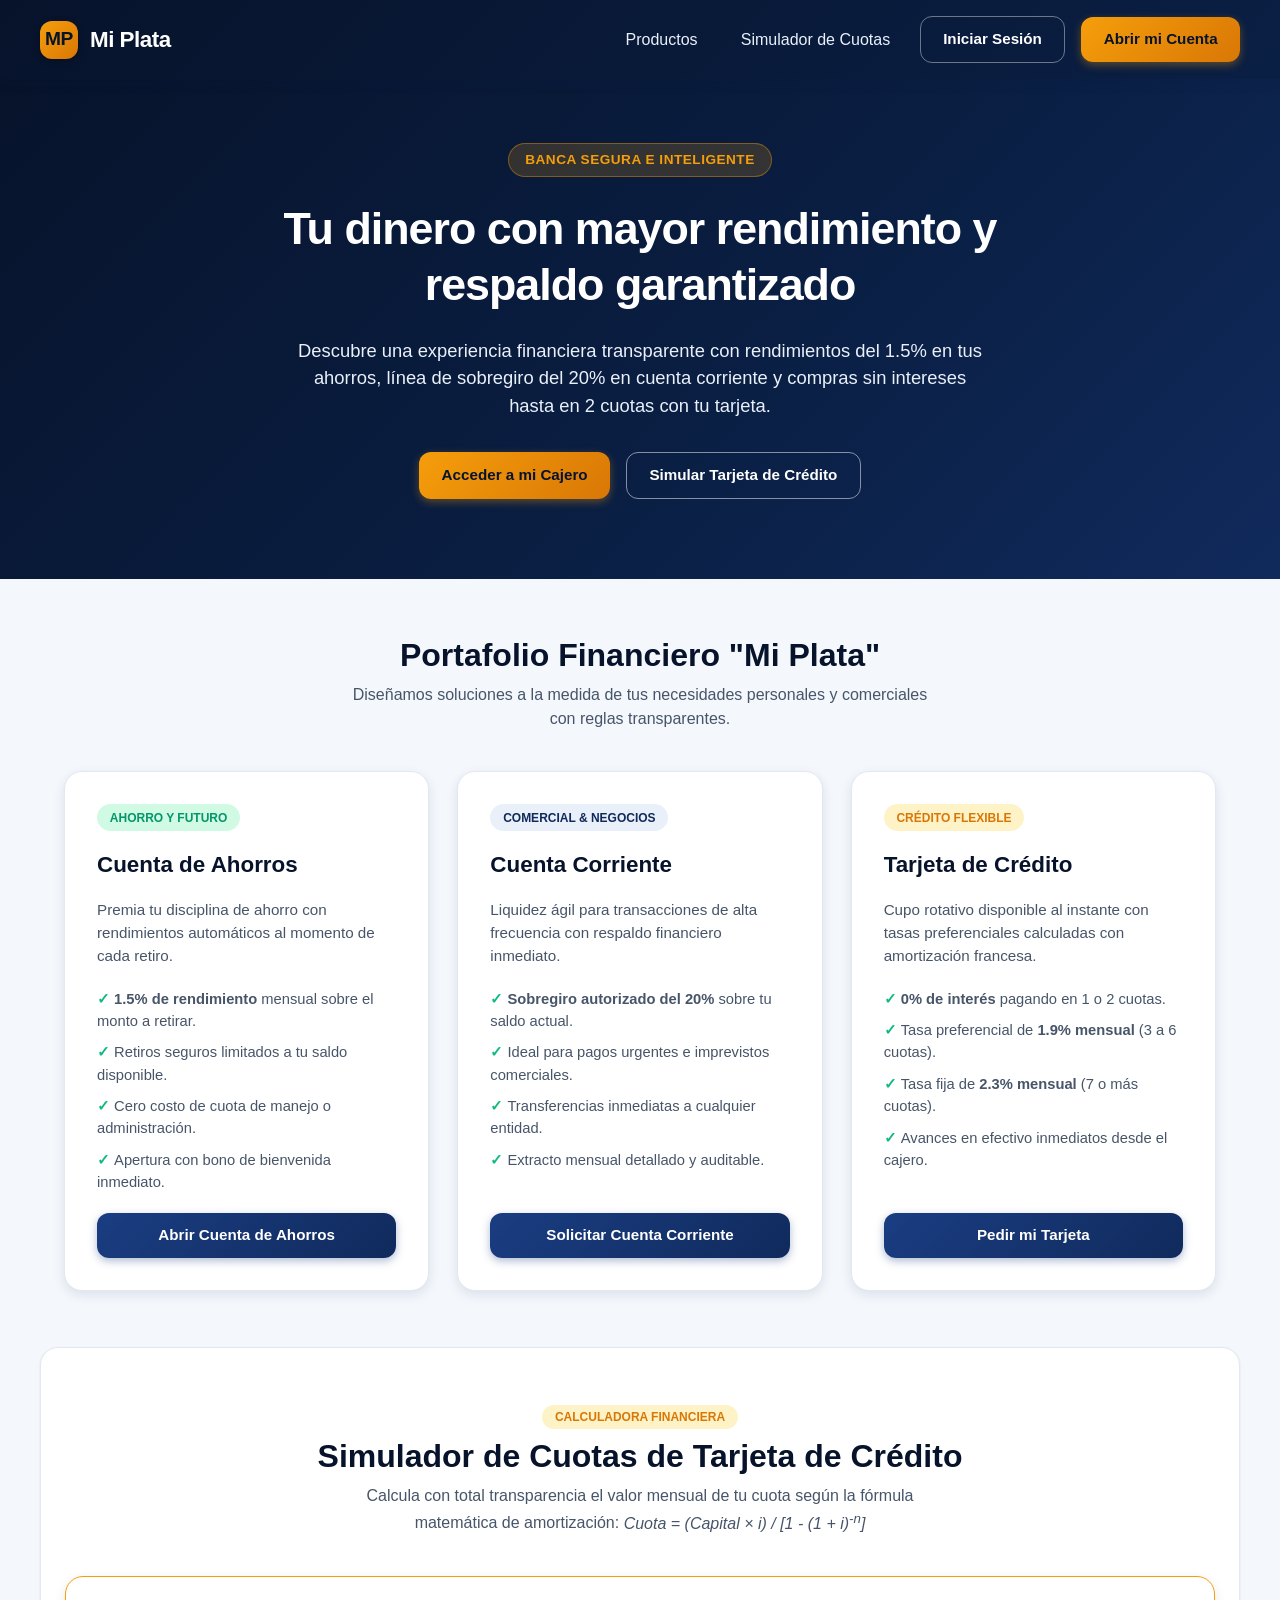
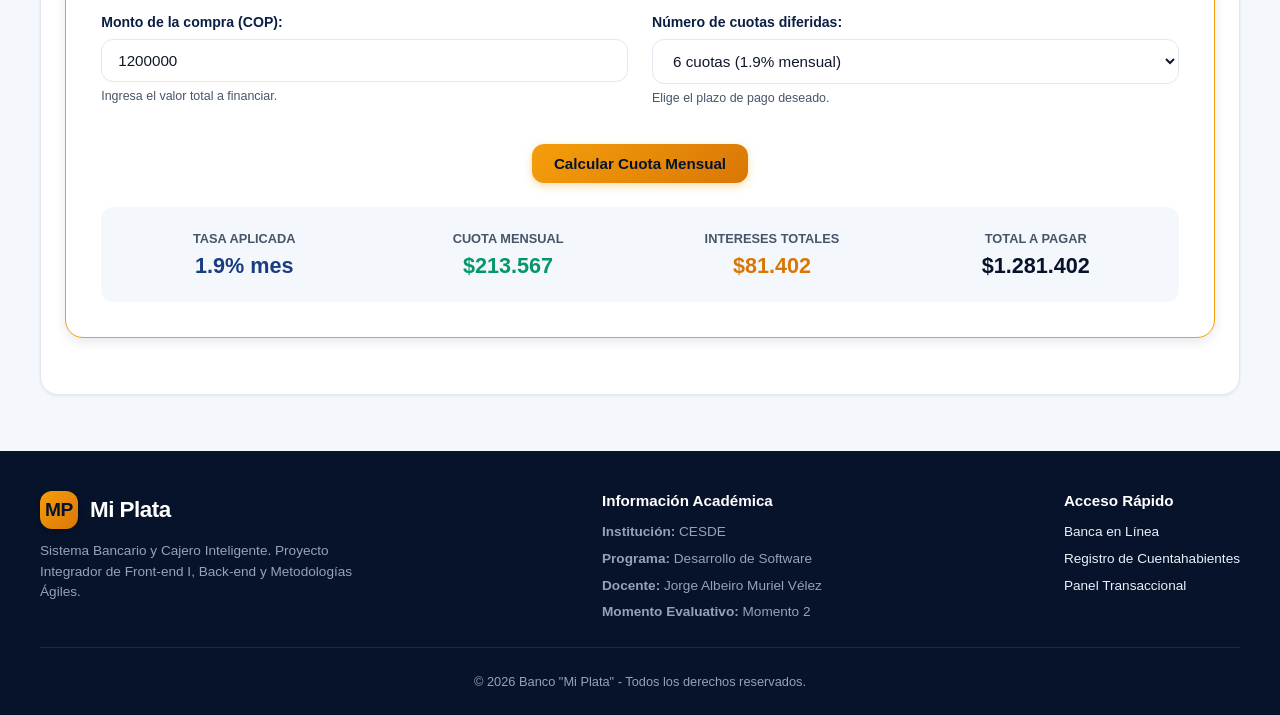
==== src/frontend/index.html @ cd5a371c "feat(frontend): implement responsive layout for landing, login and atm" ====
<!DOCTYPE html>
<html lang="es">
<head>
    <meta charset="UTF-8">
    <meta name="viewport" content="width=device-width, initial-scale=1.0">
    <title>Mi Plata - Banco Digital & Cajero Inteligente</title>
    <link rel="stylesheet" href="css/styles.css">
</head>
<body>

    <!-- Header Institucional -->
    <header class="site-header">
        <div class="header-container">
            <a href="index.html" class="brand-logo" title="Ir al inicio">
                <span class="logo-icon">MP</span>
                <span>Mi Plata</span>
            </a>
            <nav class="site-nav">
                <a href="#productos" class="nav-link">Productos</a>
                <a href="#simulador" class="nav-link">Simulador de Cuotas</a>
                <a href="login.html" class="btn btn-outline" style="color: #ffffff; border-color: rgba(255,255,255,0.4);">Iniciar Sesión</a>
                <a href="login.html?tab=register" class="btn btn-accent">Abrir mi Cuenta</a>
            </nav>
        </div>
    </header>

    <main>
        <!-- Hero Section -->
        <section class="hero-section">
            <div class="hero-content">
                <span class="hero-tag">Banca Segura e Inteligente</span>
                <h1 class="hero-title">Tu dinero con mayor rendimiento y respaldo garantizado</h1>
                <p class="hero-subtitle">
                    Descubre una experiencia financiera transparente con rendimientos del 1.5% en tus ahorros,
                    línea de sobregiro del 20% en cuenta corriente y compras sin intereses hasta en 2 cuotas con tu tarjeta.
                </p>
                <div class="hero-actions">
                    <a href="login.html" class="btn btn-accent btn-lg">Acceder a mi Cajero</a>
                    <a href="#simulador" class="btn btn-outline" style="color: #ffffff; border-color: rgba(255,255,255,0.5);">Simular Tarjeta de Crédito</a>
                </div>
            </div>
        </section>

        <!-- Portafolio de Productos Financieros -->
        <section id="productos" class="section-container">
            <div class="section-header">
                <h2 class="section-title">Portafolio Financiero "Mi Plata"</h2>
                <p class="section-subtitle">Diseñamos soluciones a la medida de tus necesidades personales y comerciales con reglas transparentes.</p>
            </div>

            <div class="products-grid">
                <!-- Cuenta de Ahorros -->
                <div class="product-card">
                    <span class="product-badge badge-ahorros">Ahorro y Futuro</span>
                    <h3 style="font-size: 1.4rem;">Cuenta de Ahorros</h3>
                    <p style="color: var(--text-secondary); font-size: 0.95rem;">
                        Premia tu disciplina de ahorro con rendimientos automáticos al momento de cada retiro.
                    </p>
                    <ul class="product-feature-list">
                        <li><strong>1.5% de rendimiento</strong> mensual sobre el monto a retirar.</li>
                        <li>Retiros seguros limitados a tu saldo disponible.</li>
                        <li>Cero costo de cuota de manejo o administración.</li>
                        <li>Apertura con bono de bienvenida inmediato.</li>
                    </ul>
                    <a href="login.html?tab=register" class="btn btn-primary" style="margin-top: auto;">Abrir Cuenta de Ahorros</a>
                </div>

                <!-- Cuenta Corriente -->
                <div class="product-card">
                    <span class="product-badge badge-corriente">Comercial & Negocios</span>
                    <h3 style="font-size: 1.4rem;">Cuenta Corriente</h3>
                    <p style="color: var(--text-secondary); font-size: 0.95rem;">
                        Liquidez ágil para transacciones de alta frecuencia con respaldo financiero inmediato.
                    </p>
                    <ul class="product-feature-list">
                        <li><strong>Sobregiro autorizado del 20%</strong> sobre tu saldo actual.</li>
                        <li>Ideal para pagos urgentes e imprevistos comerciales.</li>
                        <li>Transferencias inmediatas a cualquier entidad.</li>
                        <li>Extracto mensual detallado y auditable.</li>
                    </ul>
                    <a href="login.html?tab=register" class="btn btn-primary" style="margin-top: auto;">Solicitar Cuenta Corriente</a>
                </div>

                <!-- Tarjeta de Crédito -->
                <div class="product-card">
                    <span class="product-badge badge-credito">Crédito Flexible</span>
                    <h3 style="font-size: 1.4rem;">Tarjeta de Crédito</h3>
                    <p style="color: var(--text-secondary); font-size: 0.95rem;">
                        Cupo rotativo disponible al instante con tasas preferenciales calculadas con amortización francesa.
                    </p>
                    <ul class="product-feature-list">
                        <li><strong>0% de interés</strong> pagando en 1 o 2 cuotas.</li>
                        <li>Tasa preferencial de <strong>1.9% mensual</strong> (3 a 6 cuotas).</li>
                        <li>Tasa fija de <strong>2.3% mensual</strong> (7 o más cuotas).</li>
                        <li>Avances en efectivo inmediatos desde el cajero.</li>
                    </ul>
                    <a href="login.html?tab=register" class="btn btn-primary" style="margin-top: auto;">Pedir mi Tarjeta</a>
                </div>
            </div>
        </section>

        <!-- Simulador Interactivo de Tarjeta de Crédito -->
        <section id="simulador" class="section-container" style="background-color: var(--surface-white); border-radius: var(--radius-lg); margin-bottom: 3.5rem; box-shadow: var(--shadow-sm); border: 1px solid var(--border-light);">
            <div class="section-header">
                <span class="product-badge badge-credito">Calculadora Financiera</span>
                <h2 class="section-title" style="margin-top: 0.5rem;">Simulador de Cuotas de Tarjeta de Crédito</h2>
                <p class="section-subtitle">
                    Calcula con total transparencia el valor mensual de tu cuota según la fórmula matemática de amortización:
                    <em>Cuota = (Capital × i) / [1 - (1 + i)<sup>-n</sup>]</em>
                </p>
            </div>

            <div class="simulator-box" style="margin-top: 0;">
                <form id="form-simulador">
                    <div style="display: grid; grid-template-columns: repeat(auto-fit, minmax(260px, 1fr)); gap: 1.5rem;">
                        <div class="form-group">
                            <label class="form-label" for="sim-monto">Monto de la compra (COP):</label>
                            <input type="number" id="sim-monto" class="form-control" placeholder="Ej: 1500000" min="50000" step="10000" value="1200000" required>
                            <span class="form-helper">Ingresa el valor total a financiar.</span>
                        </div>
                        <div class="form-group">
                            <label class="form-label" for="sim-cuotas">Número de cuotas diferidas:</label>
                            <select id="sim-cuotas" class="form-control" required>
                                <option value="1">1 cuota (0% interés)</option>
                                <option value="2">2 cuotas (0% interés)</option>
                                <option value="3">3 cuotas (1.9% mensual)</option>
                                <option value="4">4 cuotas (1.9% mensual)</option>
                                <option value="6" selected>6 cuotas (1.9% mensual)</option>
                                <option value="12">12 cuotas (2.3% mensual)</option>
                                <option value="24">24 cuotas (2.3% mensual)</option>
                                <option value="36">36 cuotas (2.3% mensual)</option>
                            </select>
                            <span class="form-helper">Elige el plazo de pago deseado.</span>
                        </div>
                    </div>

                    <div style="text-align: center; margin-top: 1rem;">
                        <button type="button" id="btn-calcular-simulador" class="btn btn-accent">
                            Calcular Cuota Mensual
                        </button>
                    </div>
                </form>

                <!-- Resultados del Simulador -->
                <div class="sim-results-grid" id="sim-resultados">
                    <div class="sim-result-item">
                        <span class="sim-result-label">Tasa Aplicada</span>
                        <div class="sim-result-value" id="sim-tasa-aplicada" style="color: var(--navy-600);">1.9% mes</div>
                    </div>
                    <div class="sim-result-item">
                        <span class="sim-result-label">Cuota Mensual</span>
                        <div class="sim-result-value" id="sim-cuota-mensual" style="color: var(--emerald-600);">$213.567</div>
                    </div>
                    <div class="sim-result-item">
                        <span class="sim-result-label">Intereses Totales</span>
                        <div class="sim-result-value" id="sim-intereses-totales" style="color: var(--gold-600);">$81.402</div>
                    </div>
                    <div class="sim-result-item">
                        <span class="sim-result-label">Total a Pagar</span>
                        <div class="sim-result-value" id="sim-total-pagar">$1.281.402</div>
                    </div>
                </div>
            </div>
        </section>
    </main>

    <!-- Footer Corporativo -->
    <footer class="site-footer">
        <div class="footer-container">
            <div>
                <div class="brand-logo" style="margin-bottom: 0.75rem;">
                    <span class="logo-icon">MP</span>
                    <span>Mi Plata</span>
                </div>
                <p style="max-width: 320px; font-size: 0.85rem;">
                    Sistema Bancario y Cajero Inteligente. Proyecto Integrador de Front-end I, Back-end y Metodologías Ágiles.
                </p>
            </div>
            <div>
                <h4 style="color: #ffffff; margin-bottom: 0.75rem; font-size: 0.95rem;">Información Académica</h4>
                <ul style="list-style: none; display: flex; flex-direction: column; gap: 0.4rem; font-size: 0.85rem;">
                    <li><strong>Institución:</strong> CESDE</li>
                    <li><strong>Programa:</strong> Desarrollo de Software</li>
                    <li><strong>Docente:</strong> Jorge Albeiro Muriel Vélez</li>
                    <li><strong>Momento Evaluativo:</strong> Momento 2</li>
                </ul>
            </div>
            <div>
                <h4 style="color: #ffffff; margin-bottom: 0.75rem; font-size: 0.95rem;">Acceso Rápido</h4>
                <ul style="list-style: none; display: flex; flex-direction: column; gap: 0.4rem; font-size: 0.85rem;">
                    <li><a href="login.html" style="color: var(--navy-100);">Banca en Línea</a></li>
                    <li><a href="login.html?tab=register" style="color: var(--navy-100);">Registro de Cuentahabientes</a></li>
                    <li><a href="cajero.html" style="color: var(--navy-100);">Panel Transaccional</a></li>
                </ul>
            </div>
        </div>
        <div class="footer-copy">
            &copy; 2026 Banco "Mi Plata" - Todos los derechos reservados.
        </div>
    </footer>

    <!-- Scripts de Modelos y Lógica -->
    <script src="js/models/Transaccion.js"></script>
    <script src="js/models/Cuenta.js"></script>
    <script src="js/models/CuentaAhorros.js"></script>
    <script src="js/models/CuentaCorriente.js"></script>
    <script src="js/models/TarjetaCredito.js"></script>
    <script src="js/models/Cliente.js"></script>
    <script src="js/services/StorageService.js"></script>
    <script src="js/landing.js"></script>
</body>
</html>
---- src/frontend/css/styles.css ----
/* Estilos generales y responsive */
:root {
    /* Paleta Institucional "Mi Plata" */
    --navy-900: #07132b;
    --navy-800: #0a1f44;
    --navy-700: #102a5c;
    --navy-600: #1a3d82;
    --navy-500: #2554ab;
    --navy-100: #eaf0fa;
    --navy-50:  #f4f7fc;

    /* Acentos de Marca */
    --emerald-500: #10b981;
    --emerald-600: #059669;
    --emerald-100: #d1fae5;
    --emerald-50:  #ecfdf5;

    --gold-500: #f59e0b;
    --gold-600: #d97706;
    --gold-100: #fef3c7;

    --crimson-500: #ef4444;
    --crimson-600: #dc2626;
    --crimson-100: #fee2e2;

    /* Neutros y Superficies */
    --surface-white: #ffffff;
    --surface-card:  #ffffff;
    --text-primary:  #0f172a;
    --text-secondary:#475569;
    --text-muted:    #94a3b8;
    --border-light:  #e2e8f0;
    --border-focus:  #2554ab;

    /* Tipografía y Espaciados */
    --font-main: -apple-system, BlinkMacSystemFont, "Segoe UI", Roboto, "Helvetica Neue", Arial, sans-serif;
    --radius-sm: 6px;
    --radius-md: 12px;
    --radius-lg: 18px;
    --radius-full: 9999px;

    /* Sombras */
    --shadow-sm: 0 1px 3px rgba(10, 31, 68, 0.08);
    --shadow-md: 0 4px 12px rgba(10, 31, 68, 0.10);
    --shadow-lg: 0 10px 25px rgba(10, 31, 68, 0.15);
    --shadow-glow: 0 0 15px rgba(37, 84, 171, 0.25);

    /* Transiciones */
    --transition-fast: 0.18s ease-in-out;
    --transition-base: 0.28s cubic-bezier(0.4, 0, 0.2, 1);
}

/* Reset y caja */
*, *::before, *::after {
    box-sizing: border-box;
    margin: 0;
    padding: 0;
}

body {
    font-family: var(--font-main);
    color: var(--text-primary);
    background-color: var(--navy-50);
    line-height: 1.5;
    min-height: 100vh;
    display: flex;
    flex-direction: column;
}

/* Tipografía Base */
h1, h2, h3, h4, h5, h6 {
    color: var(--navy-900);
    font-weight: 700;
    line-height: 1.25;
}

a {
    color: var(--navy-600);
    text-decoration: none;
    transition: color var(--transition-fast);
}

a:hover {
    color: var(--navy-800);
}

/* ==========================================================================
   HEADER Y NAVBAR
   ========================================================================== */
.site-header {
    background: linear-gradient(135deg, var(--navy-900) 0%, var(--navy-800) 100%);
    color: var(--surface-white);
    padding: 1rem 1.5rem;
    position: sticky;
    top: 0;
    z-index: 100;
    box-shadow: var(--shadow-md);
}

.header-container {
    max-width: 1200px;
    margin: 0 auto;
    display: flex;
    justify-content: space-between;
    align-items: center;
    flex-wrap: wrap;
    gap: 1rem;
}

.brand-logo {
    display: flex;
    align-items: center;
    gap: 0.75rem;
    color: var(--surface-white);
    font-size: 1.4rem;
    font-weight: 800;
    letter-spacing: -0.5px;
}

.brand-logo .logo-icon {
    width: 38px;
    height: 38px;
    background: linear-gradient(135deg, var(--gold-500), var(--gold-600));
    color: var(--navy-900);
    border-radius: var(--radius-md);
    display: grid;
    place-items: center;
    font-weight: 900;
    font-size: 1.2rem;
    box-shadow: 0 2px 6px rgba(0,0,0,0.25);
}

.site-nav {
    display: flex;
    align-items: center;
    gap: 1rem;
}

.nav-link {
    color: var(--navy-100);
    font-weight: 500;
    padding: 0.5rem 0.85rem;
    border-radius: var(--radius-sm);
    transition: all var(--transition-fast);
}

.nav-link:hover {
    color: var(--surface-white);
    background-color: rgba(255, 255, 255, 0.12);
}

/* ==========================================================================
   BOTONES Y COMPONENTES UI
   ========================================================================== */
.btn {
    display: inline-flex;
    align-items: center;
    justify-content: center;
    gap: 0.5rem;
    font-family: inherit;
    font-size: 0.95rem;
    font-weight: 600;
    padding: 0.7rem 1.4rem;
    border-radius: var(--radius-md);
    border: none;
    cursor: pointer;
    transition: all var(--transition-base);
    text-align: center;
}

.btn-primary {
    background: linear-gradient(135deg, var(--navy-600), var(--navy-700));
    color: var(--surface-white);
    box-shadow: 0 3px 8px rgba(26, 61, 130, 0.35);
}

.btn-primary:hover {
    background: linear-gradient(135deg, var(--navy-500), var(--navy-600));
    transform: translateY(-1px);
    box-shadow: 0 5px 14px rgba(26, 61, 130, 0.45);
}

.btn-accent {
    background: linear-gradient(135deg, var(--gold-500), var(--gold-600));
    color: var(--navy-900);
    box-shadow: 0 3px 8px rgba(245, 158, 11, 0.35);
}

.btn-accent:hover {
    background: linear-gradient(135deg, #fbbf24, var(--gold-500));
    transform: translateY(-1px);
}

.btn-success {
    background: linear-gradient(135deg, var(--emerald-500), var(--emerald-600));
    color: var(--surface-white);
}

.btn-success:hover {
    background: linear-gradient(135deg, #34d399, var(--emerald-500));
}

.btn-danger {
    background: linear-gradient(135deg, var(--crimson-500), var(--crimson-600));
    color: var(--surface-white);
}

.btn-outline {
    background: transparent;
    color: var(--navy-600);
    border: 1.5px solid var(--navy-600);
}

.btn-outline:hover {
    background: var(--navy-600);
    color: var(--surface-white);
}

.btn:disabled, .btn[disabled] {
    opacity: 0.55;
    cursor: not-allowed;
    pointer-events: none;
    box-shadow: none;
    transform: none;
}

/* ==========================================================================
   FORMULARIOS
   ========================================================================== */
.form-group {
    margin-bottom: 1.25rem;
    display: flex;
    flex-direction: column;
    gap: 0.35rem;
    text-align: left;
}

.form-label {
    font-size: 0.88rem;
    font-weight: 600;
    color: var(--navy-800);
}

.form-control {
    width: 100%;
    padding: 0.75rem 1rem;
    font-family: inherit;
    font-size: 0.95rem;
    border: 1.5px solid var(--border-light);
    border-radius: var(--radius-md);
    background-color: var(--surface-white);
    color: var(--text-primary);
    transition: border-color var(--transition-fast), box-shadow var(--transition-fast);
}

.form-control:focus {
    outline: none;
    border-color: var(--border-focus);
    box-shadow: 0 0 0 3px rgba(37, 84, 171, 0.18);
}

.form-control:disabled {
    background-color: #f1f5f9;
    color: var(--text-muted);
    cursor: not-allowed;
}

.form-helper {
    font-size: 0.78rem;
    color: var(--text-secondary);
}

/* ==========================================================================
   ALERTS Y NOTIFICACIONES DE SEGURIDAD
   ========================================================================== */
.alert {
    padding: 0.9rem 1.2rem;
    border-radius: var(--radius-md);
    font-size: 0.9rem;
    margin-bottom: 1.25rem;
    display: flex;
    align-items: center;
    gap: 0.75rem;
    font-weight: 500;
    animation: fadeIn 0.3s ease;
}

.alert-info {
    background-color: var(--navy-100);
    color: var(--navy-700);
    border-left: 4px solid var(--navy-600);
}

.alert-success {
    background-color: var(--emerald-100);
    color: var(--emerald-600);
    border-left: 4px solid var(--emerald-500);
}

.alert-warning {
    background-color: var(--gold-100);
    color: var(--gold-600);
    border-left: 4px solid var(--gold-500);
}

.alert-danger {
    background-color: var(--crimson-100);
    color: var(--crimson-600);
    border-left: 4px solid var(--crimson-500);
}

/* Contador de Intentos Visibles */
.attempts-counter-box {
    display: flex;
    align-items: center;
    justify-content: space-between;
    background: #f8fafc;
    border: 1.5px solid var(--border-light);
    padding: 0.6rem 0.9rem;
    border-radius: var(--radius-md);
    margin-bottom: 1.2rem;
    font-size: 0.88rem;
}

.attempts-badge {
    font-weight: 700;
    padding: 0.2rem 0.6rem;
    border-radius: var(--radius-full);
    font-size: 0.8rem;
}

.attempts-badge.safe {
    background-color: var(--emerald-100);
    color: var(--emerald-600);
}

.attempts-badge.warning {
    background-color: var(--gold-100);
    color: var(--gold-600);
}

.attempts-badge.danger {
    background-color: var(--crimson-100);
    color: var(--crimson-600);
}

/* ==========================================================================
   LANDING PAGE (index.html)
   ========================================================================== */
.hero-section {
    background: linear-gradient(135deg, var(--navy-900) 0%, var(--navy-800) 60%, var(--navy-700) 100%);
    color: var(--surface-white);
    padding: 4rem 1.5rem 5rem;
    text-align: center;
    position: relative;
    overflow: hidden;
}

.hero-content {
    max-width: 900px;
    margin: 0 auto;
    display: flex;
    flex-direction: column;
    align-items: center;
    gap: 1.5rem;
}

.hero-tag {
    background: rgba(245, 158, 11, 0.18);
    color: var(--gold-500);
    border: 1px solid rgba(245, 158, 11, 0.4);
    padding: 0.35rem 1rem;
    border-radius: var(--radius-full);
    font-size: 0.85rem;
    font-weight: 700;
    letter-spacing: 0.5px;
    text-transform: uppercase;
}

.hero-title {
    font-size: 2.8rem;
    font-weight: 800;
    color: var(--surface-white);
    letter-spacing: -1px;
}

.hero-subtitle {
    font-size: 1.15rem;
    color: var(--navy-100);
    max-width: 700px;
}

.hero-actions {
    display: flex;
    gap: 1rem;
    flex-wrap: wrap;
    justify-content: center;
    margin-top: 0.5rem;
}

/* Sección de Productos */
.section-container {
    max-width: 1200px;
    margin: 0 auto;
    padding: 3.5rem 1.5rem;
}

.section-header {
    text-align: center;
    margin-bottom: 2.5rem;
}

.section-title {
    font-size: 2rem;
    margin-bottom: 0.5rem;
}

.section-subtitle {
    color: var(--text-secondary);
    font-size: 1rem;
    max-width: 600px;
    margin: 0 auto;
}

.products-grid {
    display: grid;
    grid-template-columns: repeat(auto-fit, minmax(320px, 1fr));
    gap: 1.75rem;
}

.product-card {
    background: var(--surface-card);
    border-radius: var(--radius-lg);
    padding: 2rem;
    box-shadow: var(--shadow-md);
    border: 1px solid var(--border-light);
    display: flex;
    flex-direction: column;
    gap: 1.25rem;
    transition: transform var(--transition-base), box-shadow var(--transition-base);
}

.product-card:hover {
    transform: translateY(-4px);
    box-shadow: var(--shadow-lg);
}

.product-badge {
    align-self: flex-start;
    padding: 0.3rem 0.8rem;
    border-radius: var(--radius-full);
    font-size: 0.75rem;
    font-weight: 700;
    text-transform: uppercase;
}

.badge-ahorros {
    background-color: var(--emerald-100);
    color: var(--emerald-600);
}

.badge-corriente {
    background-color: var(--navy-100);
    color: var(--navy-700);
}

.badge-credito {
    background-color: var(--gold-100);
    color: var(--gold-600);
}

.product-feature-list {
    list-style: none;
    display: flex;
    flex-direction: column;
    gap: 0.6rem;
    color: var(--text-secondary);
    font-size: 0.92rem;
}

.product-feature-list li::before {
    content: "✓ ";
    color: var(--emerald-500);
    font-weight: 800;
}

/* Simulador Rápido de Tarjeta de Crédito */
.simulator-box {
    background: var(--surface-card);
    border-radius: var(--radius-lg);
    padding: 2.2rem;
    box-shadow: var(--shadow-md);
    border: 1.5px solid var(--gold-500);
    margin-top: 2rem;
}

.sim-results-grid {
    display: grid;
    grid-template-columns: repeat(auto-fit, minmax(200px, 1fr));
    gap: 1rem;
    margin-top: 1.5rem;
    background: var(--navy-50);
    padding: 1.2rem;
    border-radius: var(--radius-md);
}

.sim-result-item {
    text-align: center;
}

.sim-result-label {
    font-size: 0.8rem;
    color: var(--text-secondary);
    text-transform: uppercase;
    font-weight: 600;
}

.sim-result-value {
    font-size: 1.35rem;
    font-weight: 800;
    color: var(--navy-900);
}

/* ==========================================================================
   VISTA LOGIN Y REGISTRO (login.html)
   ========================================================================== */
.auth-wrapper {
    flex: 1;
    display: flex;
    align-items: center;
    justify-content: center;
    padding: 2.5rem 1.5rem;
}

.auth-card {
    background: var(--surface-card);
    border-radius: var(--radius-lg);
    box-shadow: var(--shadow-lg);
    width: 100%;
    max-width: 480px;
    border: 1px solid var(--border-light);
    overflow: hidden;
}

.auth-header {
    background: linear-gradient(135deg, var(--navy-900), var(--navy-800));
    color: var(--surface-white);
    padding: 1.8rem;
    text-align: center;
}

.auth-tabs {
    display: flex;
    border-bottom: 1.5px solid var(--border-light);
    background: #f8fafc;
}

.auth-tab-btn {
    flex: 1;
    padding: 1rem;
    border: none;
    background: none;
    font-weight: 600;
    font-size: 0.95rem;
    color: var(--text-secondary);
    cursor: pointer;
    border-bottom: 2px solid transparent;
    transition: all var(--transition-fast);
}

.auth-tab-btn.active {
    color: var(--navy-700);
    background: var(--surface-white);
    border-bottom-color: var(--navy-600);
}

.auth-body {
    padding: 2rem;
}

.tab-pane {
    display: none;
}

.tab-pane.active {
    display: block;
    animation: fadeIn 0.25s ease;
}

/* ==========================================================================
   PANEL DEL CAJERO (cajero.html)
   ========================================================================== */
.atm-container {
    max-width: 1280px;
    margin: 0 auto;
    padding: 2rem 1.5rem;
    display: flex;
    flex-direction: column;
    gap: 2rem;
    flex: 1;
}

.user-welcome-bar {
    background: var(--surface-card);
    border-radius: var(--radius-md);
    padding: 1.2rem 1.5rem;
    display: flex;
    justify-content: space-between;
    align-items: center;
    flex-wrap: wrap;
    gap: 1rem;
    box-shadow: var(--shadow-sm);
    border: 1px solid var(--border-light);
}

.user-info-text h2 {
    font-size: 1.3rem;
}

.user-info-text p {
    color: var(--text-secondary);
    font-size: 0.88rem;
}

/* Tarjetas de Cuentas */
.accounts-overview-grid {
    display: grid;
    grid-template-columns: repeat(auto-fit, minmax(320px, 1fr));
    gap: 1.5rem;
}

.bank-card {
    border-radius: var(--radius-lg);
    padding: 1.75rem;
    color: var(--surface-white);
    position: relative;
    overflow: hidden;
    box-shadow: var(--shadow-md);
    cursor: pointer;
    transition: transform var(--transition-base), box-shadow var(--transition-base);
    border: 2px solid transparent;
}

.bank-card:hover {
    transform: translateY(-3px);
    box-shadow: var(--shadow-lg);
}

.bank-card.active-account {
    border-color: var(--gold-500);
    box-shadow: 0 0 0 3px rgba(245, 158, 11, 0.4);
}

.bank-card.card-ahorros {
    background: linear-gradient(135deg, #065f46 0%, #047857 50%, #059669 100%);
}

.bank-card.card-corriente {
    background: linear-gradient(135deg, #1e3a8a 0%, #1e40af 50%, #2563eb 100%);
}

.bank-card.card-credito {
    background: linear-gradient(135deg, #78350f 0%, #92400e 50%, #b45309 100%);
}

.card-top {
    display: flex;
    justify-content: space-between;
    align-items: center;
    margin-bottom: 1.5rem;
}

.card-type-tag {
    font-size: 0.75rem;
    font-weight: 700;
    text-transform: uppercase;
    background: rgba(255, 255, 255, 0.2);
    padding: 0.2rem 0.6rem;
    border-radius: var(--radius-full);
}

.card-chip {
    width: 38px;
    height: 28px;
    background: linear-gradient(135deg, #fbbf24, #d97706);
    border-radius: 4px;
    box-shadow: 0 1px 3px rgba(0,0,0,0.3);
}

.card-number {
    font-family: monospace;
    font-size: 1.15rem;
    letter-spacing: 2px;
    margin-bottom: 0.8rem;
}

.card-balance-label {
    font-size: 0.75rem;
    text-transform: uppercase;
    opacity: 0.85;
}

.card-balance-value {
    font-size: 1.7rem;
    font-weight: 800;
    letter-spacing: -0.5px;
}

.card-extra-info {
    margin-top: 0.8rem;
    padding-top: 0.8rem;
    border-top: 1px solid rgba(255, 255, 255, 0.18);
    font-size: 0.8rem;
    display: flex;
    justify-content: space-between;
}

/* Panel de Operaciones Rápidas */
.atm-actions-layout {
    display: grid;
    grid-template-columns: 1fr 1.6fr;
    gap: 1.75rem;
}

.operations-panel, .transactions-panel {
    background: var(--surface-card);
    border-radius: var(--radius-lg);
    padding: 1.75rem;
    box-shadow: var(--shadow-sm);
    border: 1px solid var(--border-light);
}

.operations-grid {
    display: grid;
    grid-template-columns: repeat(2, 1fr);
    gap: 0.85rem;
    margin-top: 1.25rem;
}

.op-btn {
    display: flex;
    flex-direction: column;
    align-items: center;
    justify-content: center;
    gap: 0.6rem;
    padding: 1.2rem 0.8rem;
    background: #f8fafc;
    border: 1.5px solid var(--border-light);
    border-radius: var(--radius-md);
    cursor: pointer;
    font-weight: 600;
    font-size: 0.88rem;
    color: var(--navy-800);
    transition: all var(--transition-fast);
}

.op-btn:hover, .op-btn.active {
    background: var(--navy-100);
    border-color: var(--navy-600);
    color: var(--navy-900);
    transform: translateY(-2px);
}

.op-icon {
    font-size: 1.4rem;
}

/* Formulario Activo de la Operación */
.active-op-form {
    margin-top: 1.5rem;
    padding-top: 1.5rem;
    border-top: 1.5px dashed var(--border-light);
}

/* Historial de Movimientos */
.table-responsive {
    overflow-x: auto;
    margin-top: 1rem;
}

.transactions-table {
    width: 100%;
    border-collapse: collapse;
    font-size: 0.88rem;
    text-align: left;
}

.transactions-table th {
    background-color: #f1f5f9;
    color: var(--navy-900);
    font-weight: 700;
    padding: 0.75rem 0.9rem;
    border-bottom: 2px solid var(--border-light);
}

.transactions-table td {
    padding: 0.8rem 0.9rem;
    border-bottom: 1px solid var(--border-light);
    color: var(--text-primary);
}

.transactions-table tr:hover {
    background-color: #f8fafc;
}

.tx-amount {
    font-weight: 700;
}

.tx-amount.positive {
    color: var(--emerald-600);
}

.tx-amount.negative {
    color: var(--crimson-600);
}

/* Modales */
.modal-overlay {
    position: fixed;
    top: 0;
    left: 0;
    width: 100%;
    height: 100%;
    background-color: rgba(7, 19, 43, 0.65);
    backdrop-filter: blur(3px);
    display: none;
    place-items: center;
    z-index: 200;
    padding: 1.5rem;
}

.modal-overlay.active {
    display: grid;
    animation: fadeIn 0.2s ease;
}

.modal-card {
    background: var(--surface-card);
    border-radius: var(--radius-lg);
    width: 100%;
    max-width: 520px;
    box-shadow: var(--shadow-lg);
    overflow: hidden;
}

.modal-header {
    background: var(--navy-900);
    color: var(--surface-white);
    padding: 1.25rem 1.5rem;
    display: flex;
    justify-content: space-between;
    align-items: center;
}

.modal-body {
    padding: 1.75rem;
    max-height: 80vh;
    overflow-y: auto;
}

.modal-footer {
    padding: 1rem 1.5rem;
    background: #f8fafc;
    border-top: 1px solid var(--border-light);
    display: flex;
    justify-content: flex-end;
    gap: 0.75rem;
}

.close-modal-btn {
    background: none;
    border: none;
    color: var(--surface-white);
    font-size: 1.5rem;
    cursor: pointer;
}

/* Footer Corporativo */
.site-footer {
    background: var(--navy-900);
    color: var(--text-muted);
    padding: 2.5rem 1.5rem 1.5rem;
    margin-top: auto;
    font-size: 0.88rem;
}

.footer-container {
    max-width: 1200px;
    margin: 0 auto;
    display: flex;
    justify-content: space-between;
    flex-wrap: wrap;
    gap: 2rem;
    padding-bottom: 1.5rem;
    border-bottom: 1px solid rgba(255, 255, 255, 0.1);
}

.footer-copy {
    text-align: center;
    padding-top: 1.5rem;
    font-size: 0.8rem;
}

@keyframes fadeIn {
    from { opacity: 0; transform: translateY(4px); }
    to { opacity: 1; transform: translateY(0); }
}

/* Móvil */
@media (max-width: 460px) {
    .header-container {
        flex-direction: column;
        align-items: stretch;
        text-align: center;
    }

    .site-nav {
        justify-content: center;
        flex-wrap: wrap;
    }

    .hero-title {
        font-size: 1.9rem;
    }

    .hero-subtitle {
        font-size: 0.95rem;
    }

    .hero-actions {
        flex-direction: column;
        width: 100%;
    }

    .hero-actions .btn {
        width: 100%;
    }

    .products-grid, .accounts-overview-grid {
        grid-template-columns: 1fr;
    }

    .atm-actions-layout {
        grid-template-columns: 1fr;
    }

    .operations-grid {
        grid-template-columns: 1fr;
    }

    .user-welcome-bar {
        flex-direction: column;
        align-items: stretch;
        text-align: center;
    }

    .user-welcome-bar .btn {
        width: 100%;
    }

    .auth-card {
        border-radius: var(--radius-md);
    }

    .auth-body {
        padding: 1.25rem;
    }

    .card-balance-value {
        font-size: 1.45rem;
    }
}

/* Tablet */
@media (min-width: 461px) and (max-width: 786px) {
    .hero-title {
        font-size: 2.3rem;
    }

    .products-grid {
        grid-template-columns: repeat(2, 1fr);
    }

    .accounts-overview-grid {
        grid-template-columns: repeat(2, 1fr);
    }

    .atm-actions-layout {
        grid-template-columns: 1fr;
    }

    .operations-grid {
        grid-template-columns: repeat(2, 1fr);
    }

    .user-welcome-bar {
        flex-direction: row;
    }
}

/* Pantallas grandes */
@media (min-width: 1920px) {
    :root {
        font-size: 17px; /* Escala tipográfica ergonómica para 1920px */
    }

    .header-container,
    .section-container,
    .atm-container,
    .footer-container {
        max-width: 1600px;
    }

    .hero-section {
        padding: 6rem 2rem 7rem;
    }

    .hero-title {
        font-size: 3.5rem;
    }

    .hero-subtitle {
        font-size: 1.35rem;
        max-width: 850px;
    }

    .products-grid {
        grid-template-columns: repeat(3, 1fr);
        gap: 2.5rem;
    }

    .accounts-overview-grid {
        grid-template-columns: repeat(3, 1fr);
        gap: 2rem;
    }

    .atm-actions-layout {
        grid-template-columns: 420px 1fr;
        gap: 2.5rem;
    }

    .operations-panel, .transactions-panel {
        padding: 2.5rem;
    }

    .card-balance-value {
        font-size: 2.1rem;
    }
}
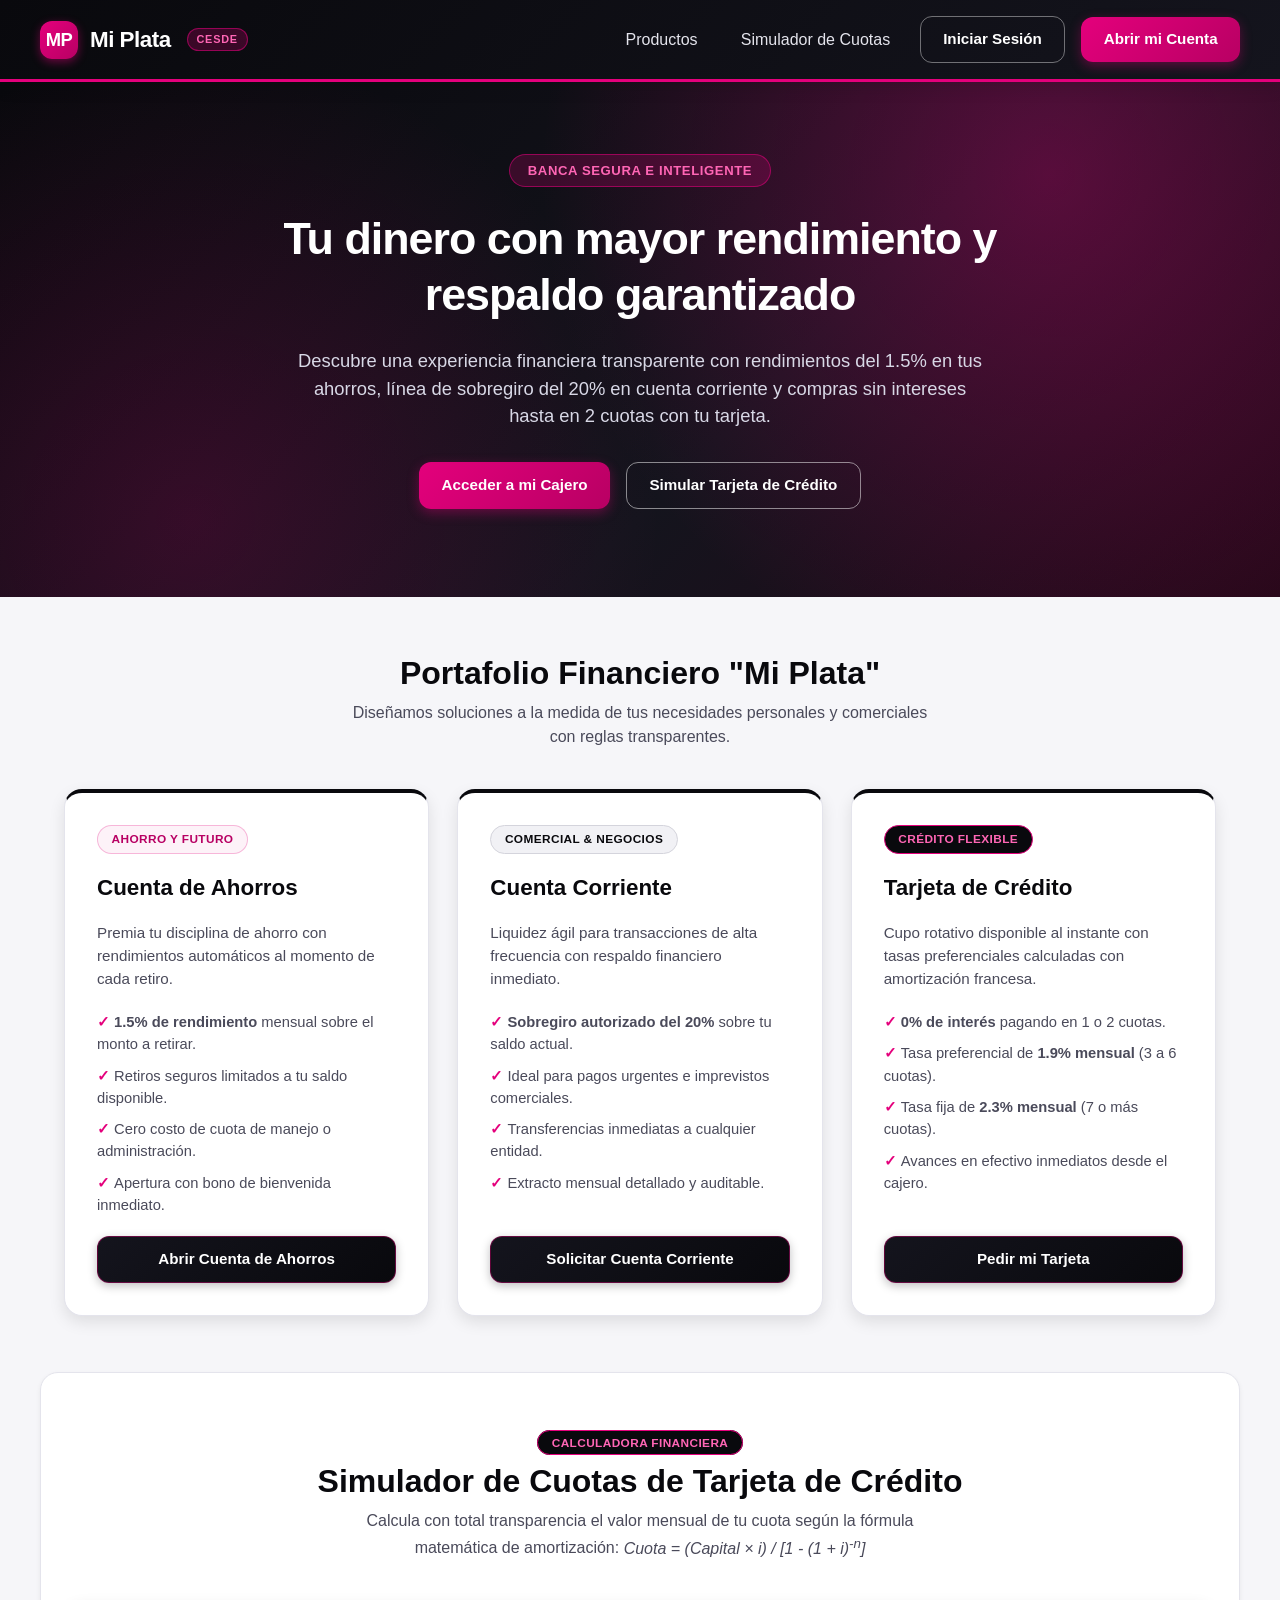
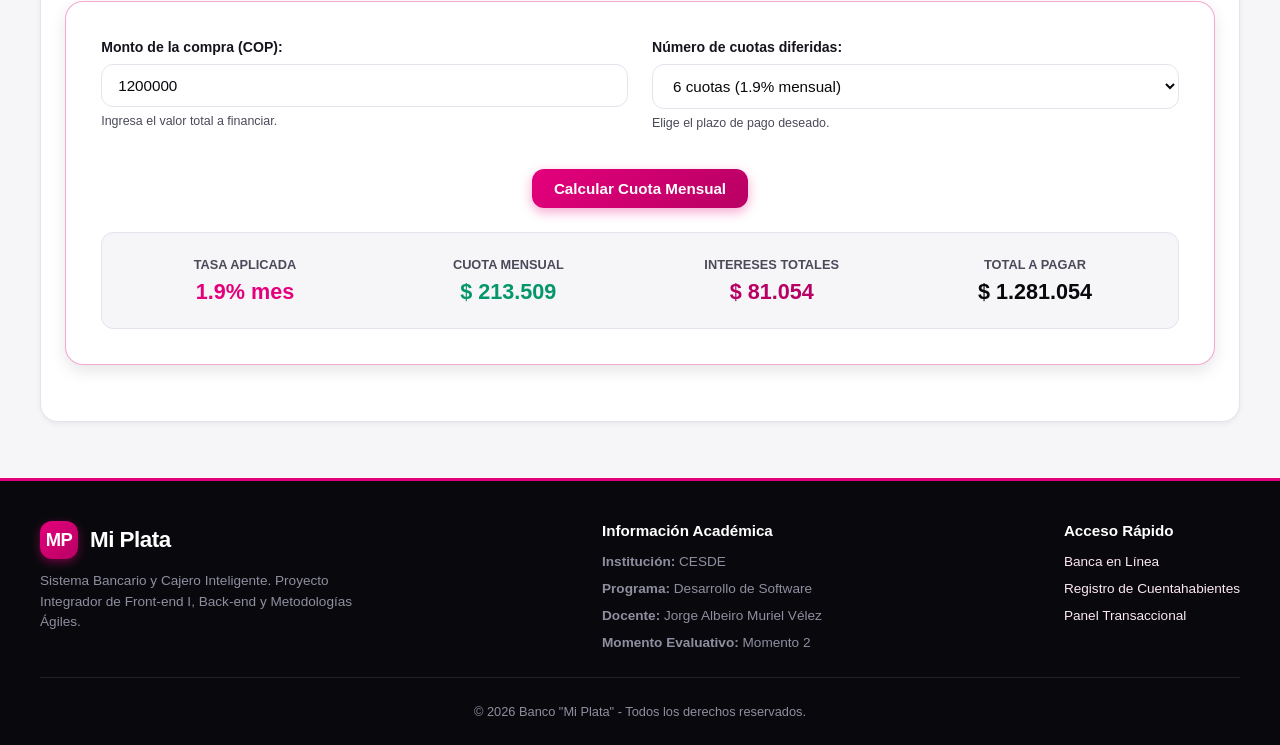
==== commit 3411930a: "style(frontend): aplicar identidad visual institucional CESDE en negro, blanco y magenta" ====
--- a/src/frontend/index.html
+++ b/src/frontend/index.html
@@ -13,7 +13,7 @@
         <div class="header-container">
             <a href="index.html" class="brand-logo" title="Ir al inicio">
                 <span class="logo-icon">MP</span>
-                <span>Mi Plata</span>
+                <span>Mi Plata</span><span class="cesde-pill">CESDE</span>
             </a>
             <nav class="site-nav">
                 <a href="#productos" class="nav-link">Productos</a>
--- a/src/frontend/css/styles.css
+++ b/src/frontend/css/styles.css
@@ -1,23 +1,32 @@
-/* Estilos generales y responsive */
+/* Estilos generales y responsive - Identidad Visual Institucional CESDE (Negro, Blanco & Magenta) */
 :root {
-    /* Paleta Institucional "Mi Plata" */
-    --navy-900: #07132b;
-    --navy-800: #0a1f44;
-    --navy-700: #102a5c;
-    --navy-600: #1a3d82;
-    --navy-500: #2554ab;
-    --navy-100: #eaf0fa;
-    --navy-50:  #f4f7fc;
-
-    /* Acentos de Marca */
+    /* Paleta Institucional CESDE: Negro Obsidiana, Blanco Puro y Magenta Insignia */
+    --cesde-black:        #09090d;
+    --cesde-charcoal:     #14141d;
+    --cesde-graphite:     #222230;
+    --cesde-magenta:      #e4007c;
+    --cesde-magenta-dark: #b80063;
+    --cesde-magenta-soft: #ff4da6;
+    --cesde-magenta-tint: #fdf2f8;
+
+    /* Mapeo de variables estructurales al tema Negro & Magenta */
+    --navy-900: #09090d;
+    --navy-800: #14141d;
+    --navy-700: #222230;
+    --navy-600: #e4007c;
+    --navy-500: #ff1a94;
+    --navy-100: #fce7f3;
+    --navy-50:  #f6f6f9;
+
+    /* Acentos Financieros y de Marca */
     --emerald-500: #10b981;
     --emerald-600: #059669;
     --emerald-100: #d1fae5;
     --emerald-50:  #ecfdf5;
 
-    --gold-500: #f59e0b;
-    --gold-600: #d97706;
-    --gold-100: #fef3c7;
+    --gold-500: #e4007c;
+    --gold-600: #b80063;
+    --gold-100: #fce7f3;
 
     --crimson-500: #ef4444;
     --crimson-600: #dc2626;
@@ -26,11 +35,11 @@
     /* Neutros y Superficies */
     --surface-white: #ffffff;
     --surface-card:  #ffffff;
-    --text-primary:  #0f172a;
-    --text-secondary:#475569;
-    --text-muted:    #94a3b8;
-    --border-light:  #e2e8f0;
-    --border-focus:  #2554ab;
+    --text-primary:  #09090d;
+    --text-secondary:#4a4a5a;
+    --text-muted:    #8e8ea0;
+    --border-light:  #e4e4ec;
+    --border-focus:  #e4007c;
 
     /* Tipografía y Espaciados */
     --font-main: -apple-system, BlinkMacSystemFont, "Segoe UI", Roboto, "Helvetica Neue", Arial, sans-serif;
@@ -39,11 +48,11 @@
     --radius-lg: 18px;
     --radius-full: 9999px;
 
-    /* Sombras */
-    --shadow-sm: 0 1px 3px rgba(10, 31, 68, 0.08);
-    --shadow-md: 0 4px 12px rgba(10, 31, 68, 0.10);
-    --shadow-lg: 0 10px 25px rgba(10, 31, 68, 0.15);
-    --shadow-glow: 0 0 15px rgba(37, 84, 171, 0.25);
+    /* Sombras con matiz negro/magenta */
+    --shadow-sm: 0 2px 5px rgba(9, 9, 13, 0.06);
+    --shadow-md: 0 6px 16px rgba(9, 9, 13, 0.10);
+    --shadow-lg: 0 14px 30px rgba(9, 9, 13, 0.16);
+    --shadow-glow: 0 0 18px rgba(228, 0, 124, 0.30);
 
     /* Transiciones */
     --transition-fast: 0.18s ease-in-out;
@@ -75,26 +84,27 @@
 }
 
 a {
-    color: var(--navy-600);
+    color: var(--cesde-magenta);
     text-decoration: none;
     transition: color var(--transition-fast);
 }
 
 a:hover {
-    color: var(--navy-800);
+    color: var(--cesde-magenta-dark);
 }
 
 /* ==========================================================================
-   HEADER Y NAVBAR
+   HEADER Y NAVBAR (NEGRO OBSIDIANA + LÍNEA INSIGNIA MAGENTA CESDE)
    ========================================================================== */
 .site-header {
-    background: linear-gradient(135deg, var(--navy-900) 0%, var(--navy-800) 100%);
+    background: linear-gradient(135deg, var(--cesde-black) 0%, var(--cesde-charcoal) 100%);
     color: var(--surface-white);
     padding: 1rem 1.5rem;
     position: sticky;
     top: 0;
     z-index: 100;
     box-shadow: var(--shadow-md);
+    border-bottom: 3px solid var(--cesde-magenta);
 }
 
 .header-container {
@@ -117,17 +127,34 @@
     letter-spacing: -0.5px;
 }
 
+.brand-logo:hover {
+    color: var(--surface-white);
+}
+
 .brand-logo .logo-icon {
     width: 38px;
     height: 38px;
-    background: linear-gradient(135deg, var(--gold-500), var(--gold-600));
-    color: var(--navy-900);
+    background: linear-gradient(135deg, var(--cesde-magenta), var(--cesde-magenta-dark));
+    color: var(--surface-white);
     border-radius: var(--radius-md);
     display: grid;
     place-items: center;
     font-weight: 900;
-    font-size: 1.2rem;
-    box-shadow: 0 2px 6px rgba(0,0,0,0.25);
+    font-size: 1.15rem;
+    box-shadow: 0 3px 10px rgba(228, 0, 124, 0.45);
+}
+
+.cesde-pill {
+    font-size: 0.68rem;
+    font-weight: 800;
+    text-transform: uppercase;
+    letter-spacing: 0.8px;
+    background: rgba(228, 0, 124, 0.22);
+    color: #ff66b5;
+    border: 1px solid rgba(228, 0, 124, 0.55);
+    padding: 0.15rem 0.55rem;
+    border-radius: var(--radius-full);
+    margin-left: 0.25rem;
 }
 
 .site-nav {
@@ -137,7 +164,7 @@
 }
 
 .nav-link {
-    color: var(--navy-100);
+    color: #e4e4ec;
     font-weight: 500;
     padding: 0.5rem 0.85rem;
     border-radius: var(--radius-sm);
@@ -146,7 +173,7 @@
 
 .nav-link:hover {
     color: var(--surface-white);
-    background-color: rgba(255, 255, 255, 0.12);
+    background-color: rgba(228, 0, 124, 0.2);
 }
 
 /* ==========================================================================
@@ -169,35 +196,42 @@
 }
 
 .btn-primary {
-    background: linear-gradient(135deg, var(--navy-600), var(--navy-700));
-    color: var(--surface-white);
-    box-shadow: 0 3px 8px rgba(26, 61, 130, 0.35);
+    background: linear-gradient(135deg, var(--cesde-charcoal), var(--cesde-black));
+    color: var(--surface-white);
+    border: 1px solid rgba(228, 0, 124, 0.4);
+    box-shadow: 0 3px 10px rgba(9, 9, 13, 0.25);
 }
 
 .btn-primary:hover {
-    background: linear-gradient(135deg, var(--navy-500), var(--navy-600));
+    background: linear-gradient(135deg, var(--cesde-magenta), var(--cesde-magenta-dark));
+    border-color: var(--cesde-magenta);
+    color: var(--surface-white);
     transform: translateY(-1px);
-    box-shadow: 0 5px 14px rgba(26, 61, 130, 0.45);
+    box-shadow: 0 6px 16px rgba(228, 0, 124, 0.38);
 }
 
 .btn-accent {
-    background: linear-gradient(135deg, var(--gold-500), var(--gold-600));
-    color: var(--navy-900);
-    box-shadow: 0 3px 8px rgba(245, 158, 11, 0.35);
+    background: linear-gradient(135deg, var(--cesde-magenta), var(--cesde-magenta-dark));
+    color: var(--surface-white);
+    box-shadow: 0 4px 12px rgba(228, 0, 124, 0.35);
 }
 
 .btn-accent:hover {
-    background: linear-gradient(135deg, #fbbf24, var(--gold-500));
+    background: linear-gradient(135deg, #ff1a94, var(--cesde-magenta));
+    color: var(--surface-white);
     transform: translateY(-1px);
+    box-shadow: 0 6px 18px rgba(228, 0, 124, 0.5);
 }
 
 .btn-success {
     background: linear-gradient(135deg, var(--emerald-500), var(--emerald-600));
     color: var(--surface-white);
+    box-shadow: 0 3px 10px rgba(16, 185, 129, 0.28);
 }
 
 .btn-success:hover {
     background: linear-gradient(135deg, #34d399, var(--emerald-500));
+    transform: translateY(-1px);
 }
 
 .btn-danger {
@@ -207,12 +241,12 @@
 
 .btn-outline {
     background: transparent;
-    color: var(--navy-600);
-    border: 1.5px solid var(--navy-600);
+    color: var(--cesde-magenta);
+    border: 1.5px solid var(--cesde-magenta);
 }
 
 .btn-outline:hover {
-    background: var(--navy-600);
+    background: var(--cesde-magenta);
     color: var(--surface-white);
 }
 
@@ -238,7 +272,7 @@
 .form-label {
     font-size: 0.88rem;
     font-weight: 600;
-    color: var(--navy-800);
+    color: var(--cesde-charcoal);
 }
 
 .form-control {
@@ -255,12 +289,12 @@
 
 .form-control:focus {
     outline: none;
-    border-color: var(--border-focus);
-    box-shadow: 0 0 0 3px rgba(37, 84, 171, 0.18);
+    border-color: var(--cesde-magenta);
+    box-shadow: 0 0 0 3px rgba(228, 0, 124, 0.16);
 }
 
 .form-control:disabled {
-    background-color: #f1f5f9;
+    background-color: #f1f1f6;
     color: var(--text-muted);
     cursor: not-allowed;
 }
@@ -286,9 +320,9 @@
 }
 
 .alert-info {
-    background-color: var(--navy-100);
-    color: var(--navy-700);
-    border-left: 4px solid var(--navy-600);
+    background-color: var(--cesde-magenta-tint);
+    color: var(--cesde-magenta-dark);
+    border-left: 4px solid var(--cesde-magenta);
 }
 
 .alert-success {
@@ -298,9 +332,9 @@
 }
 
 .alert-warning {
-    background-color: var(--gold-100);
-    color: var(--gold-600);
-    border-left: 4px solid var(--gold-500);
+    background-color: #fef3c7;
+    color: #b45309;
+    border-left: 4px solid #f59e0b;
 }
 
 .alert-danger {
@@ -314,7 +348,7 @@
     display: flex;
     align-items: center;
     justify-content: space-between;
-    background: #f8fafc;
+    background: #fafafa;
     border: 1.5px solid var(--border-light);
     padding: 0.6rem 0.9rem;
     border-radius: var(--radius-md);
@@ -335,8 +369,8 @@
 }
 
 .attempts-badge.warning {
-    background-color: var(--gold-100);
-    color: var(--gold-600);
+    background-color: #fef3c7;
+    color: #b45309;
 }
 
 .attempts-badge.danger {
@@ -348,9 +382,12 @@
    LANDING PAGE (index.html)
    ========================================================================== */
 .hero-section {
-    background: linear-gradient(135deg, var(--navy-900) 0%, var(--navy-800) 60%, var(--navy-700) 100%);
-    color: var(--surface-white);
-    padding: 4rem 1.5rem 5rem;
+    background:
+        radial-gradient(circle at 82% 18%, rgba(228, 0, 124, 0.32) 0%, transparent 45%),
+        radial-gradient(circle at 15% 85%, rgba(228, 0, 124, 0.18) 0%, transparent 40%),
+        linear-gradient(135deg, var(--cesde-black) 0%, var(--cesde-charcoal) 60%, #260819 100%);
+    color: var(--surface-white);
+    padding: 4.5rem 1.5rem 5.5rem;
     text-align: center;
     position: relative;
     overflow: hidden;
@@ -366,14 +403,14 @@
 }
 
 .hero-tag {
-    background: rgba(245, 158, 11, 0.18);
-    color: var(--gold-500);
-    border: 1px solid rgba(245, 158, 11, 0.4);
-    padding: 0.35rem 1rem;
+    background: rgba(228, 0, 124, 0.2);
+    color: #ff66b5;
+    border: 1px solid rgba(228, 0, 124, 0.55);
+    padding: 0.35rem 1.1rem;
     border-radius: var(--radius-full);
-    font-size: 0.85rem;
+    font-size: 0.82rem;
     font-weight: 700;
-    letter-spacing: 0.5px;
+    letter-spacing: 0.6px;
     text-transform: uppercase;
 }
 
@@ -386,7 +423,7 @@
 
 .hero-subtitle {
     font-size: 1.15rem;
-    color: var(--navy-100);
+    color: #d8d8e6;
     max-width: 700px;
 }
 
@@ -434,39 +471,45 @@
     padding: 2rem;
     box-shadow: var(--shadow-md);
     border: 1px solid var(--border-light);
+    border-top: 4px solid var(--cesde-black);
     display: flex;
     flex-direction: column;
     gap: 1.25rem;
-    transition: transform var(--transition-base), box-shadow var(--transition-base);
+    transition: transform var(--transition-base), box-shadow var(--transition-base), border-color var(--transition-base);
 }
 
 .product-card:hover {
     transform: translateY(-4px);
     box-shadow: var(--shadow-lg);
+    border-top-color: var(--cesde-magenta);
 }
 
 .product-badge {
     align-self: flex-start;
-    padding: 0.3rem 0.8rem;
+    padding: 0.3rem 0.85rem;
     border-radius: var(--radius-full);
-    font-size: 0.75rem;
+    font-size: 0.74rem;
     font-weight: 700;
     text-transform: uppercase;
+    letter-spacing: 0.4px;
 }
 
 .badge-ahorros {
-    background-color: var(--emerald-100);
-    color: var(--emerald-600);
+    background-color: var(--cesde-magenta-tint);
+    color: var(--cesde-magenta-dark);
+    border: 1px solid rgba(228, 0, 124, 0.25);
 }
 
 .badge-corriente {
-    background-color: var(--navy-100);
-    color: var(--navy-700);
+    background-color: #f1f1f5;
+    color: var(--cesde-black);
+    border: 1px solid #d4d4dc;
 }
 
 .badge-credito {
-    background-color: var(--gold-100);
-    color: var(--gold-600);
+    background-color: var(--cesde-black);
+    color: #ff66b5;
+    border: 1px solid var(--cesde-magenta);
 }
 
 .product-feature-list {
@@ -480,8 +523,8 @@
 
 .product-feature-list li::before {
     content: "✓ ";
-    color: var(--emerald-500);
-    font-weight: 800;
+    color: var(--cesde-magenta);
+    font-weight: 900;
 }
 
 /* Simulador Rápido de Tarjeta de Crédito */
@@ -490,7 +533,7 @@
     border-radius: var(--radius-lg);
     padding: 2.2rem;
     box-shadow: var(--shadow-md);
-    border: 1.5px solid var(--gold-500);
+    border: 1.5px solid rgba(228, 0, 124, 0.35);
     margin-top: 2rem;
 }
 
@@ -502,6 +545,7 @@
     background: var(--navy-50);
     padding: 1.2rem;
     border-radius: var(--radius-md);
+    border: 1px solid var(--border-light);
 }
 
 .sim-result-item {
@@ -543,16 +587,19 @@
 }
 
 .auth-header {
-    background: linear-gradient(135deg, var(--navy-900), var(--navy-800));
+    background:
+        radial-gradient(circle at 90% 10%, rgba(228, 0, 124, 0.35), transparent 55%),
+        linear-gradient(135deg, var(--cesde-black), var(--cesde-charcoal));
     color: var(--surface-white);
     padding: 1.8rem;
     text-align: center;
+    border-bottom: 3px solid var(--cesde-magenta);
 }
 
 .auth-tabs {
     display: flex;
     border-bottom: 1.5px solid var(--border-light);
-    background: #f8fafc;
+    background: #f6f6f9;
 }
 
 .auth-tab-btn {
@@ -560,18 +607,18 @@
     padding: 1rem;
     border: none;
     background: none;
-    font-weight: 600;
+    font-weight: 700;
     font-size: 0.95rem;
     color: var(--text-secondary);
     cursor: pointer;
-    border-bottom: 2px solid transparent;
+    border-bottom: 3px solid transparent;
     transition: all var(--transition-fast);
 }
 
 .auth-tab-btn.active {
-    color: var(--navy-700);
+    color: var(--cesde-magenta);
     background: var(--surface-white);
-    border-bottom-color: var(--navy-600);
+    border-bottom-color: var(--cesde-magenta);
 }
 
 .auth-body {
@@ -611,6 +658,7 @@
     gap: 1rem;
     box-shadow: var(--shadow-sm);
     border: 1px solid var(--border-light);
+    border-left: 5px solid var(--cesde-magenta);
 }
 
 .user-info-text h2 {
@@ -622,7 +670,7 @@
     font-size: 0.88rem;
 }
 
-/* Tarjetas de Cuentas */
+/* Tarjetas de Cuentas con Identidad Negro, Grafito y Magenta CESDE */
 .accounts-overview-grid {
     display: grid;
     grid-template-columns: repeat(auto-fit, minmax(320px, 1fr));
@@ -637,30 +685,39 @@
     overflow: hidden;
     box-shadow: var(--shadow-md);
     cursor: pointer;
-    transition: transform var(--transition-base), box-shadow var(--transition-base);
+    transition: transform var(--transition-base), box-shadow var(--transition-base), border-color var(--transition-base);
     border: 2px solid transparent;
 }
 
 .bank-card:hover {
-    transform: translateY(-3px);
+    transform: translateY(-4px);
     box-shadow: var(--shadow-lg);
 }
 
 .bank-card.active-account {
-    border-color: var(--gold-500);
-    box-shadow: 0 0 0 3px rgba(245, 158, 11, 0.4);
-}
-
+    border-color: var(--cesde-magenta-soft);
+    box-shadow: 0 0 0 3px rgba(228, 0, 124, 0.40), var(--shadow-lg);
+}
+
+/* Cuenta de Ahorros: Negro Obsidiana con destello Magenta */
 .bank-card.card-ahorros {
-    background: linear-gradient(135deg, #065f46 0%, #047857 50%, #059669 100%);
-}
-
+    background:
+        radial-gradient(circle at 90% 15%, rgba(228, 0, 124, 0.42) 0%, transparent 50%),
+        linear-gradient(135deg, #09090d 0%, #161622 55%, #3d0926 100%);
+}
+
+/* Cuenta Corriente: Grafito Ejecutivo / Platino Oscuro */
 .bank-card.card-corriente {
-    background: linear-gradient(135deg, #1e3a8a 0%, #1e40af 50%, #2563eb 100%);
-}
-
+    background:
+        radial-gradient(circle at 90% 15%, rgba(255, 255, 255, 0.12) 0%, transparent 50%),
+        linear-gradient(135deg, #181820 0%, #272733 55%, #3b3b4d 100%);
+}
+
+/* Tarjeta de Crédito Visa: Magenta Insignia CESDE a Púrpura Profundo */
 .bank-card.card-credito {
-    background: linear-gradient(135deg, #78350f 0%, #92400e 50%, #b45309 100%);
+    background:
+        radial-gradient(circle at 85% 20%, rgba(255, 120, 190, 0.30) 0%, transparent 45%),
+        linear-gradient(135deg, #d80073 0%, #960050 55%, #240417 100%);
 }
 
 .card-top {
@@ -671,20 +728,23 @@
 }
 
 .card-type-tag {
-    font-size: 0.75rem;
+    font-size: 0.74rem;
     font-weight: 700;
     text-transform: uppercase;
-    background: rgba(255, 255, 255, 0.2);
-    padding: 0.2rem 0.6rem;
+    letter-spacing: 0.5px;
+    background: rgba(255, 255, 255, 0.16);
+    border: 1px solid rgba(255, 255, 255, 0.25);
+    padding: 0.22rem 0.7rem;
     border-radius: var(--radius-full);
 }
 
 .card-chip {
     width: 38px;
     height: 28px;
-    background: linear-gradient(135deg, #fbbf24, #d97706);
+    background: linear-gradient(135deg, #f3f4f6, #9ca3af);
     border-radius: 4px;
-    box-shadow: 0 1px 3px rgba(0,0,0,0.3);
+    box-shadow: 0 1px 3px rgba(0,0,0,0.35);
+    border: 1px solid rgba(255,255,255,0.5);
 }
 
 .card-number {
@@ -744,20 +804,28 @@
     justify-content: center;
     gap: 0.6rem;
     padding: 1.2rem 0.8rem;
-    background: #f8fafc;
+    background: #fafafa;
     border: 1.5px solid var(--border-light);
     border-radius: var(--radius-md);
     cursor: pointer;
     font-weight: 600;
     font-size: 0.88rem;
-    color: var(--navy-800);
+    color: var(--cesde-charcoal);
     transition: all var(--transition-fast);
 }
 
-.op-btn:hover, .op-btn.active {
-    background: var(--navy-100);
-    border-color: var(--navy-600);
-    color: var(--navy-900);
+.op-btn:hover {
+    background: var(--cesde-magenta-tint);
+    border-color: var(--cesde-magenta);
+    color: var(--cesde-magenta-dark);
+    transform: translateY(-2px);
+}
+
+.op-btn.active {
+    background: var(--cesde-black);
+    border-color: var(--cesde-magenta);
+    color: var(--surface-white);
+    box-shadow: 0 4px 12px rgba(228, 0, 124, 0.25);
     transform: translateY(-2px);
 }
 
@@ -786,11 +854,19 @@
 }
 
 .transactions-table th {
-    background-color: #f1f5f9;
-    color: var(--navy-900);
+    background-color: var(--cesde-black);
+    color: var(--surface-white);
     font-weight: 700;
     padding: 0.75rem 0.9rem;
-    border-bottom: 2px solid var(--border-light);
+    border-bottom: 2px solid var(--cesde-magenta);
+}
+
+.transactions-table th:first-child {
+    border-top-left-radius: var(--radius-sm);
+}
+
+.transactions-table th:last-child {
+    border-top-right-radius: var(--radius-sm);
 }
 
 .transactions-table td {
@@ -800,7 +876,7 @@
 }
 
 .transactions-table tr:hover {
-    background-color: #f8fafc;
+    background-color: var(--cesde-magenta-tint);
 }
 
 .tx-amount {
@@ -822,8 +898,8 @@
     left: 0;
     width: 100%;
     height: 100%;
-    background-color: rgba(7, 19, 43, 0.65);
-    backdrop-filter: blur(3px);
+    background-color: rgba(9, 9, 13, 0.72);
+    backdrop-filter: blur(4px);
     display: none;
     place-items: center;
     z-index: 200;
@@ -842,15 +918,17 @@
     max-width: 520px;
     box-shadow: var(--shadow-lg);
     overflow: hidden;
+    border: 1px solid rgba(228, 0, 124, 0.25);
 }
 
 .modal-header {
-    background: var(--navy-900);
+    background: linear-gradient(135deg, var(--cesde-black), var(--cesde-charcoal));
     color: var(--surface-white);
     padding: 1.25rem 1.5rem;
     display: flex;
     justify-content: space-between;
     align-items: center;
+    border-bottom: 3px solid var(--cesde-magenta);
 }
 
 .modal-body {
@@ -861,7 +939,7 @@
 
 .modal-footer {
     padding: 1rem 1.5rem;
-    background: #f8fafc;
+    background: #fafafa;
     border-top: 1px solid var(--border-light);
     display: flex;
     justify-content: flex-end;
@@ -876,13 +954,320 @@
     cursor: pointer;
 }
 
+.close-modal-btn:hover {
+    color: var(--cesde-magenta-soft);
+}
+
+/* KPI Summary Grid (Estructuras de Datos: reduce & filter) */
+.kpi-grid {
+    display: grid;
+    grid-template-columns: repeat(4, 1fr);
+    gap: 1rem;
+    margin-bottom: 1.5rem;
+}
+
+.kpi-card {
+    background: var(--surface-card);
+    border: 1px solid var(--border-light);
+    border-top: 3px solid var(--cesde-magenta);
+    border-radius: var(--radius-md);
+    padding: 1rem 1.15rem;
+    display: flex;
+    align-items: center;
+    gap: 0.9rem;
+    box-shadow: var(--shadow-sm);
+    transition: transform var(--transition-fast), box-shadow var(--transition-fast);
+}
+
+.kpi-card:hover {
+    transform: translateY(-2px);
+    box-shadow: var(--shadow-md);
+}
+
+.kpi-icon {
+    font-size: 1.65rem;
+    background: var(--cesde-magenta-tint);
+    border: 1px solid rgba(228, 0, 124, 0.2);
+    width: 48px;
+    height: 48px;
+    border-radius: 50%;
+    display: grid;
+    place-items: center;
+    flex-shrink: 0;
+}
+
+.kpi-info {
+    display: flex;
+    flex-direction: column;
+    min-width: 0;
+}
+
+.kpi-lbl {
+    font-size: 0.74rem;
+    text-transform: uppercase;
+    font-weight: 700;
+    color: var(--text-secondary);
+    letter-spacing: 0.5px;
+}
+
+.kpi-val {
+    font-size: 1.25rem;
+    font-weight: 800;
+    color: var(--cesde-black);
+    white-space: nowrap;
+    overflow: hidden;
+    text-overflow: ellipsis;
+}
+
+.kpi-val.positive {
+    color: var(--emerald-600);
+}
+
+.kpi-val.negative {
+    color: var(--crimson-600);
+}
+
+.kpi-sub {
+    font-size: 0.68rem;
+    color: var(--text-muted);
+}
+
+/* Chips de montos rápidos */
+.quick-chips-wrapper {
+    margin-bottom: 1rem;
+}
+
+.quick-chips-label {
+    display: block;
+    font-size: 0.78rem;
+    font-weight: 600;
+    color: var(--text-secondary);
+    margin-bottom: 0.4rem;
+}
+
+.quick-chips {
+    display: flex;
+    flex-wrap: wrap;
+    gap: 0.4rem;
+}
+
+.chip-btn {
+    background: var(--cesde-magenta-tint);
+    border: 1px solid rgba(228, 0, 124, 0.28);
+    color: var(--cesde-black);
+    padding: 0.35rem 0.75rem;
+    font-size: 0.8rem;
+    font-weight: 600;
+    border-radius: 9999px;
+    cursor: pointer;
+    transition: all var(--transition-fast);
+}
+
+.chip-btn:hover {
+    background: var(--cesde-magenta);
+    color: var(--surface-white);
+    border-color: var(--cesde-magenta);
+    transform: translateY(-1px);
+    box-shadow: 0 3px 8px rgba(228, 0, 124, 0.28);
+}
+
+.chip-btn:active {
+    transform: scale(0.96);
+}
+
+/* Barra de Auditoría de Arreglos (Tema 7) */
+.array-tools-bar {
+    display: flex;
+    justify-content: space-between;
+    align-items: center;
+    gap: 0.75rem;
+    margin-bottom: 0.85rem;
+    flex-wrap: wrap;
+    padding: 0.65rem 0.85rem;
+    background: #fafafa;
+    border: 1px solid var(--border-light);
+    border-radius: var(--radius-sm);
+}
+
+.search-box {
+    position: relative;
+    flex: 1;
+    min-width: 200px;
+}
+
+.search-box input {
+    padding-left: 2rem;
+    font-size: 0.82rem;
+    height: 34px;
+}
+
+.search-box .search-icon {
+    position: absolute;
+    left: 0.65rem;
+    top: 50%;
+    transform: translateY(-50%);
+    font-size: 0.85rem;
+    pointer-events: none;
+    opacity: 0.6;
+}
+
+.array-actions {
+    display: flex;
+    gap: 0.4rem;
+    align-items: center;
+}
+
+.array-actions .btn-sm {
+    font-size: 0.75rem;
+    padding: 0.35rem 0.65rem;
+    border-radius: var(--radius-sm);
+    cursor: pointer;
+}
+
+.btn-outline-warning {
+    background: transparent;
+    border: 1px solid var(--cesde-magenta);
+    color: var(--cesde-magenta-dark);
+}
+.btn-outline-warning:hover {
+    background: var(--cesde-magenta);
+    color: #fff;
+}
+
+.btn-outline-secondary {
+    background: transparent;
+    border: 1px solid var(--cesde-charcoal);
+    color: var(--cesde-charcoal);
+}
+.btn-outline-secondary:hover {
+    background: var(--cesde-charcoal);
+    color: #fff;
+}
+
+/* Comprobante Digital / Voucher Térmico de Cajero */
+.receipt-modal-card {
+    max-width: 430px;
+    background: #ffffff;
+    border-radius: var(--radius-lg);
+    box-shadow: 0 20px 25px -5px rgba(0, 0, 0, 0.35), 0 10px 10px -5px rgba(0, 0, 0, 0.2);
+}
+
+.receipt-paper {
+    background: #ffffff;
+    color: #09090d;
+    font-family: 'Courier New', Courier, monospace;
+    padding: 1.75rem 1.5rem;
+    border-top: 5px solid var(--cesde-magenta);
+    border-bottom: 2px dashed #cbd5e1;
+    position: relative;
+}
+
+.receipt-header {
+    text-align: center;
+}
+
+.receipt-bank-name {
+    font-size: 1.15rem;
+    font-weight: 900;
+    letter-spacing: 1px;
+    color: var(--cesde-black);
+}
+
+.receipt-nit, .receipt-terminal {
+    font-size: 0.72rem;
+    color: #475569;
+}
+
+.receipt-divider {
+    font-size: 0.75rem;
+    color: #94a3b8;
+    letter-spacing: -1px;
+    margin: 0.4rem 0;
+    text-align: center;
+    user-select: none;
+}
+
+.receipt-title {
+    font-size: 0.85rem;
+    font-weight: 800;
+    text-transform: uppercase;
+    letter-spacing: 0.5px;
+    color: var(--cesde-magenta-dark);
+}
+
+.receipt-body {
+    margin-top: 0.5rem;
+    font-size: 0.78rem;
+}
+
+.receipt-line {
+    display: flex;
+    justify-content: space-between;
+    margin-bottom: 0.35rem;
+}
+
+.receipt-line span:first-child {
+    color: #475569;
+}
+
+.receipt-total {
+    font-size: 0.95rem;
+    font-weight: 800;
+    color: var(--cesde-magenta-dark);
+    margin: 0.5rem 0;
+}
+
+.receipt-footer-notes {
+    text-align: center;
+    margin-top: 0.75rem;
+    font-size: 0.7rem;
+    color: #64748b;
+}
+
+.receipt-barcode {
+    font-size: 1.35rem;
+    letter-spacing: 4px;
+    margin-top: 0.5rem;
+    user-select: none;
+    color: #09090d;
+}
+
+/* Impresión térmica / exportación */
+@media print {
+    body * {
+        visibility: hidden !important;
+    }
+    #modal-comprobante,
+    #modal-comprobante * {
+        visibility: visible !important;
+    }
+    #modal-comprobante {
+        position: absolute;
+        left: 0;
+        top: 0;
+        width: 100%;
+        background: #fff;
+        display: block !important;
+        padding: 0;
+    }
+    .receipt-modal-card {
+        box-shadow: none !important;
+        border: none !important;
+        max-width: 100% !important;
+    }
+    .modal-footer {
+        display: none !important;
+    }
+}
+
 /* Footer Corporativo */
 .site-footer {
-    background: var(--navy-900);
+    background: var(--cesde-black);
     color: var(--text-muted);
     padding: 2.5rem 1.5rem 1.5rem;
     margin-top: auto;
     font-size: 0.88rem;
+    border-top: 3px solid var(--cesde-magenta);
 }
 
 .footer-container {
@@ -937,7 +1322,7 @@
         width: 100%;
     }
 
-    .products-grid, .accounts-overview-grid {
+    .products-grid, .accounts-overview-grid, .kpi-grid {
         grid-template-columns: 1fr;
     }
 
@@ -982,7 +1367,7 @@
         grid-template-columns: repeat(2, 1fr);
     }
 
-    .accounts-overview-grid {
+    .accounts-overview-grid, .kpi-grid {
         grid-template-columns: repeat(2, 1fr);
     }
 
